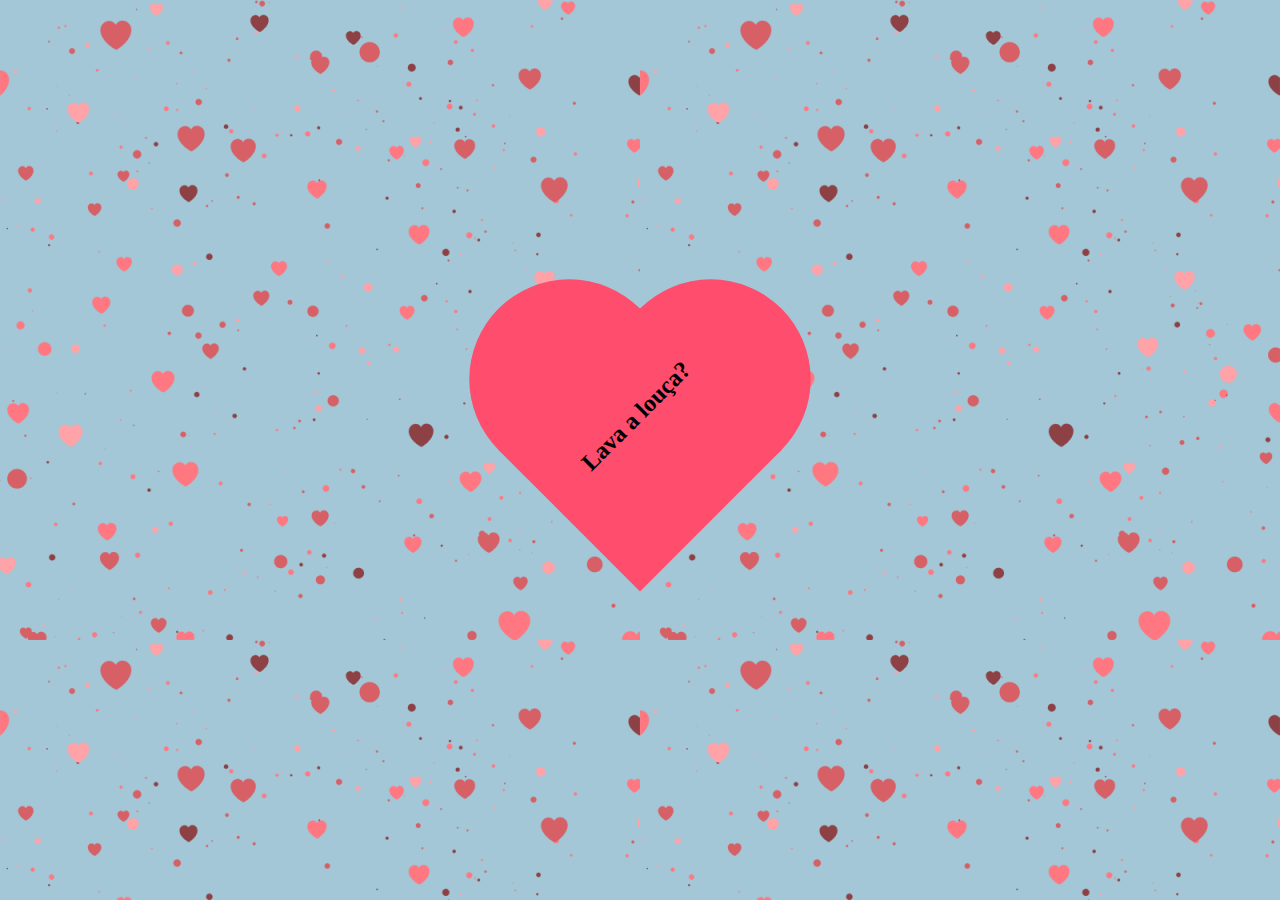
==== aah.html @ f3b47435 "att0.0" ====
<!DOCTYPE html>
<html lang="en">
<head>
  <meta charset="UTF-8">
  <meta name="viewport" content="width=device-width, initial-scale=1.0">
  <title>Coração</title>
  <link rel="stylesheet" href="coracao.css">
</head>
<body>
  <audio id="audio" controls autoplay preload="auto">
    <source src="mus.mp3" type="audio/mpeg">
  </audio>
  <h1></h1>
  <div class="heart">
    <span>Lava a louça?</span>
  </div>
  <script src="script.js"></script>
</body>
</html>
---- coracao.css ----
body 
{
  display: flex;
  justify-content: center;
  align-items: center;
  height: 100vh;
  margin: 0;
  background-image: url("fundo-coracao.png");
  background-color: #A3C7D6;
}
#audio 
{
  display: none;
}
.heart 
{
  position: flex;
  justify-content: center;
  align-items: center;
  width: 200px;
  height: 200px;
  background-color: #ff4d6d;
  transform: rotate(-45deg);
  animation: heartbeat 1.5s ease-in-out infinite;
}
.heart:before,
.heart:after 
{
  content: "";
  position: absolute;
  width: 200px;
  height: 200px;
  border-radius: 50%;
  background-color: #ff4d6d;
}
.heart:before 
{
  top: -100px;
  left: 0;
}
.heart:after 
{
  top: 0;
  left: 100px;
}
.heart span 
{
  position: relative;
  top: 60px;
  z-index: 1;
  left: 50px;
  color: #000000;
  font-weight: bold;
  font-size: 24px;
  width: 100%;
  text-align: center;
}
@keyframes heartbeat 
{
  0%, 100% 
  {
    transform: scale(0.9);
  }
  50% 
  {
    transform: scale(1.1);
  }
}
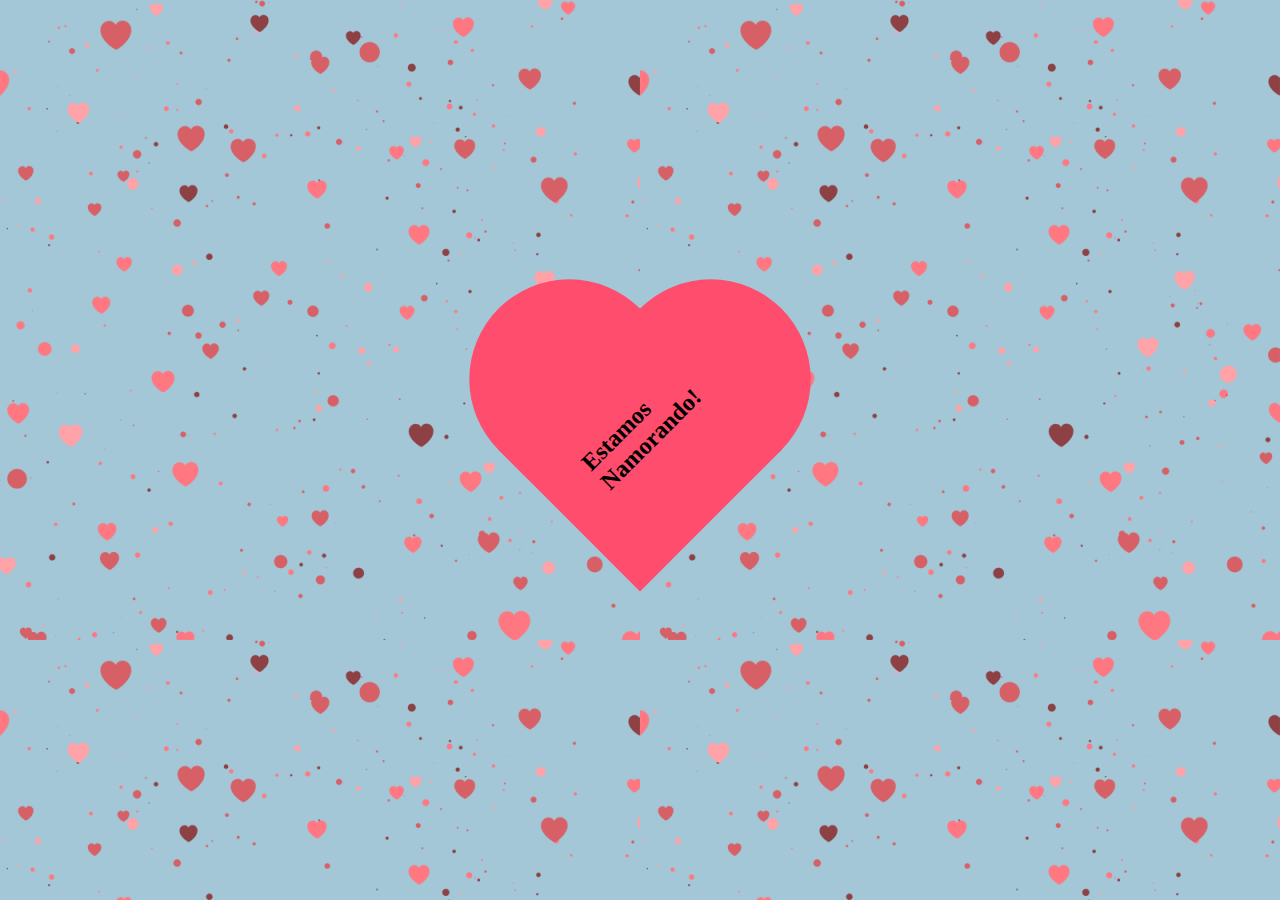
==== commit a11f8d85: "att0.0" ====
--- a/aah.html
+++ b/aah.html
@@ -12,7 +12,7 @@
   </audio>
   <h1></h1>
   <div class="heart">
-    <span>Lava a louça?</span>
+    <span>Estamos Namorando!</span>
   </div>
   <script src="script.js"></script>
 </body>
